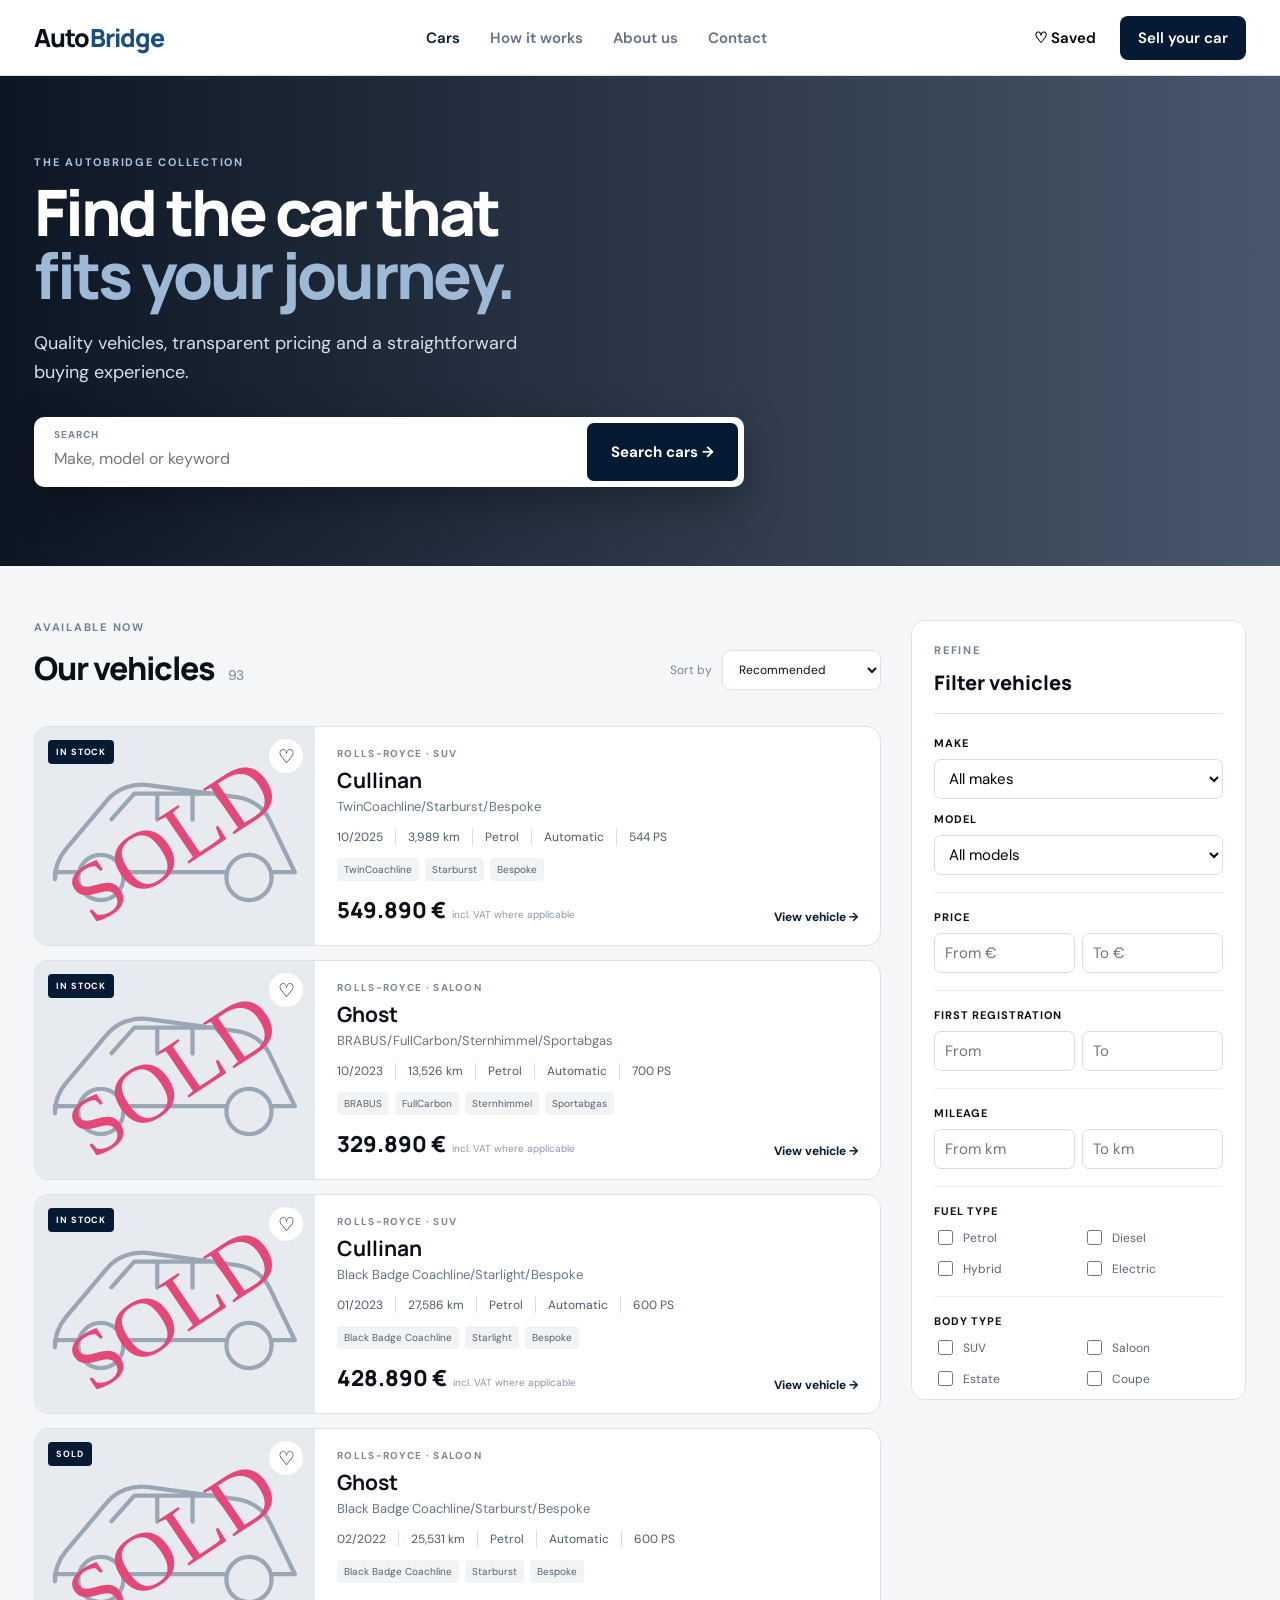
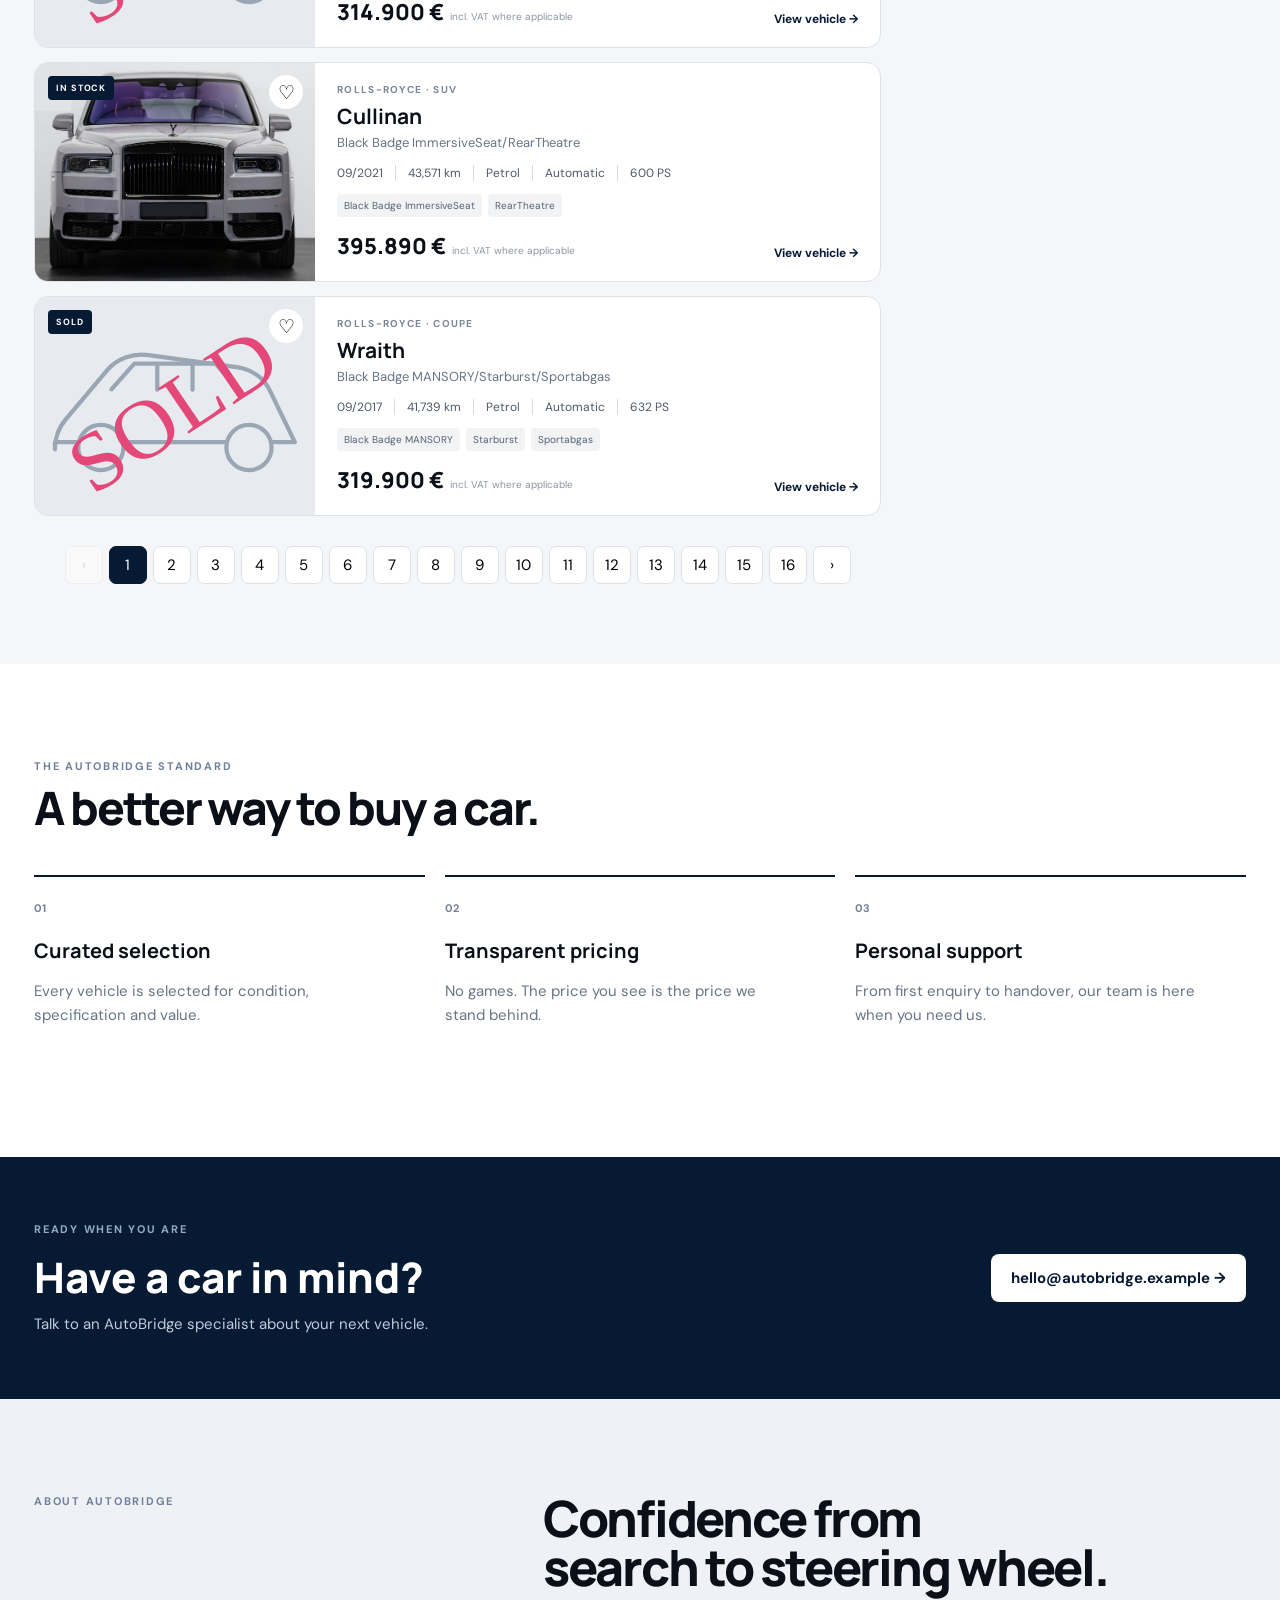
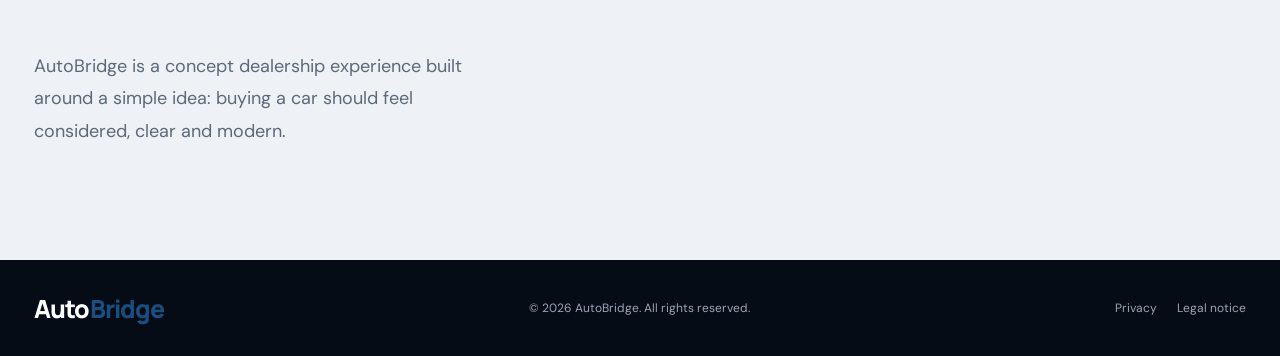
==== index.html @ a6278d1b "Add files via upload" ====
<!doctype html>
<html lang="en">
<head>
  <meta charset="utf-8">
  <meta name="viewport" content="width=device-width, initial-scale=1">
  <meta name="description" content="AutoBridge — premium used and new cars. Search our curated vehicle catalogue.">
  <title>AutoBridge — Find your next car</title>
  <link rel="icon" href="assets/favicon.svg" type="image/svg+xml">
  <link rel="stylesheet" href="styles.css">
</head>
<body>
  <header class="site-header">
    <div class="header-inner">
      <a class="brand" href="index.html" aria-label="AutoBridge home">
        <span>Auto<span>Bridge</span></span>
      </a>
      <nav class="main-nav">
        <a class="active" href="index.html">Cars</a>
        <a href="#how-it-works">How it works</a>
        <a href="#about">About us</a>
        <a href="#contact">Contact</a>
      </nav>
      <div class="header-actions">
        <button class="icon-btn" id="savedBtn" aria-label="Saved cars">♡ <span>Saved</span></button>
        <a class="sell-btn" href="#contact">Sell your car</a>
      </div>
    </div>
  </header>

  <main>
    <section class="hero">
      <div class="hero-content">
        <p class="eyebrow">THE AUTOBRIDGE COLLECTION</p>
        <h1>Find the car that<br><em>fits your journey.</em></h1>
        <p class="hero-copy">Quality vehicles, transparent pricing and a straightforward buying experience.</p>
        <div class="quick-search">
          <label>
            <span>Search</span>
            <input id="keyword" type="search" placeholder="Make, model or keyword">
          </label>
          <button id="heroSearch">Search cars <span>→</span></button>
        </div>
      </div>
    </section>

    <section class="catalogue-shell" id="catalogue">
      <div class="catalogue-main">
        <div class="catalogue-top">
          <div>
            <p class="eyebrow">AVAILABLE NOW</p>
            <h2>Our vehicles <span id="resultCount">0</span></h2>
          </div>
          <div class="top-controls">
            <button class="mobile-filter-btn" id="mobileFilterBtn">☷ Filters</button>
            <label class="sort-wrap">Sort by
              <select id="sort">
                <option value="recommended">Recommended</option>
                <option value="price-low">Price: low to high</option>
                <option value="price-high">Price: high to low</option>
                <option value="newest">Newest first</option>
                <option value="mileage">Lowest mileage</option>
              </select>
            </label>
          </div>
        </div>
        <div class="active-filters" id="activeFilters"></div>
        <div class="car-list" id="carList"></div>
        <div class="pagination" id="pagination"></div>
      </div>

      <aside class="filter-panel" id="filterPanel">
        <div class="filter-head">
          <div><p class="eyebrow">REFINE</p><h3>Filter vehicles</h3></div>
          <button id="closeFilters" class="close-filter">×</button>
        </div>

        <div class="filter-section">
          <label class="field-label">Make</label>
          <select id="make"><option value="">All makes</option></select>
          <label class="field-label">Model</label>
          <select id="model"><option value="">All models</option></select>
        </div>

        <div class="filter-section">
          <label class="field-label">Price</label>
          <div class="two-fields">
            <input id="minPrice" type="number" placeholder="From €">
            <input id="maxPrice" type="number" placeholder="To €">
          </div>
        </div>

        <div class="filter-section">
          <label class="field-label">First registration</label>
          <div class="two-fields">
            <input id="minYear" type="number" placeholder="From">
            <input id="maxYear" type="number" placeholder="To">
          </div>
        </div>

        <div class="filter-section">
          <label class="field-label">Mileage</label>
          <div class="two-fields">
            <input id="minMileage" type="number" placeholder="From km">
            <input id="maxMileage" type="number" placeholder="To km">
          </div>
        </div>

        <div class="filter-section">
          <label class="field-label">Fuel type</label>
          <div class="check-grid" id="fuelOptions">
            <label><input type="checkbox" value="Petrol"> Petrol</label>
            <label><input type="checkbox" value="Diesel"> Diesel</label>
            <label><input type="checkbox" value="Hybrid"> Hybrid</label>
            <label><input type="checkbox" value="Electric"> Electric</label>
          </div>
        </div>

        <div class="filter-section">
          <label class="field-label">Body type</label>
          <div class="check-grid" id="bodyOptions">
            <label><input type="checkbox" value="SUV"> SUV</label>
            <label><input type="checkbox" value="Saloon"> Saloon</label>
            <label><input type="checkbox" value="Estate"> Estate</label>
            <label><input type="checkbox" value="Coupe"> Coupe</label>
          </div>
        </div>

        <div class="filter-section">
          <label class="field-label">Transmission</label>
          <div class="check-grid">
            <label><input name="transmission" type="radio" value=""> Any</label>
            <label><input name="transmission" type="radio" value="Automatic"> Automatic</label>
            <label><input name="transmission" type="radio" value="Manual"> Manual</label>
          </div>
        </div>

        <div class="filter-section">
          <label class="field-label">Key features</label>
          <div class="check-grid">
            <label><input id="warranty" type="checkbox"> Warranty</label>
            <label><input id="oneOwner" type="checkbox"> 1 owner</label>
            <label><input id="service" type="checkbox"> Full history</label>
            <label><input id="camera" type="checkbox"> Rear camera</label>
          </div>
        </div>

        <button class="primary-btn full" id="applyFilters">Apply filters</button>
        <button class="reset-btn" id="resetFilters">Reset all filters</button>
      </aside>
    </section>

    <section class="trust-section" id="how-it-works">
      <div class="section-heading"><p class="eyebrow">THE AUTOBRIDGE STANDARD</p><h2>A better way to buy a car.</h2></div>
      <div class="trust-grid">
        <article><span>01</span><h3>Curated selection</h3><p>Every vehicle is selected for condition, specification and value.</p></article>
        <article><span>02</span><h3>Transparent pricing</h3><p>No games. The price you see is the price we stand behind.</p></article>
        <article><span>03</span><h3>Personal support</h3><p>From first enquiry to handover, our team is here when you need us.</p></article>
      </div>
    </section>

    <section class="contact-band" id="contact">
      <div><p class="eyebrow">READY WHEN YOU ARE</p><h2>Have a car in mind?</h2><p>Talk to an AutoBridge specialist about your next vehicle.</p></div>
      <a class="light-btn" id="contactEmail" href="#">hello@autobridge.example →</a>
    </section>

    <section class="about-section" id="about">
      <p class="eyebrow">ABOUT AUTOBRIDGE</p>
      <h2>Confidence from<br>search to steering wheel.</h2>
      <p>AutoBridge is a concept dealership experience built around a simple idea: buying a car should feel considered, clear and modern.</p>
    </section>
  </main>

  <footer>
    <div class="footer-inner">
      <a class="brand" href="index.html"><span>Auto<span>Bridge</span></span></a>
      <p>© 2026 AutoBridge. All rights reserved.</p>
      <div><a href="#">Privacy</a><a href="#">Legal notice</a></div>
    </div>
  </footer>

  <div class="overlay" id="overlay"></div>
  <script src="data.js"></script>
  <script src="app.js"></script>
</body>
</html>
---- styles.css ----
@import url('https://fonts.googleapis.com/css2?family=DM+Sans:wght@400;500;600;700&family=Manrope:wght@600;700;800&display=swap');
:root{--ink:#0b1018;--navy:#071a34;--blue:#123b68;--line:#dce2e9;--muted:#697586;--bg:#f5f6f8;--white:#fff;--radius:14px}
*{box-sizing:border-box}html{scroll-behavior:smooth}body{margin:0;color:var(--ink);background:var(--bg);font:15px "DM Sans",Arial,sans-serif}a{text-decoration:none;color:inherit}button,input,select{font:inherit}.site-header{height:76px;background:#fff;border-bottom:1px solid var(--line);position:sticky;top:0;z-index:30}.header-inner{max-width:1440px;height:100%;margin:auto;padding:0 34px;display:flex;align-items:center;justify-content:space-between;gap:30px}.brand{display:flex;align-items:center;gap:0;font:800 25px Manrope;letter-spacing:-.035em}.brand>span:last-child span{color:#1b4e80}.brand-mark{display:grid;place-items:center;background:var(--navy);color:#fff;width:34px;height:34px;border-radius:9px;font:800 17px Manrope}.main-nav{display:flex;gap:30px;color:#667085;font-weight:600}.main-nav a:hover,.main-nav .active{color:var(--navy)}.header-actions{display:flex;align-items:center;gap:18px}.icon-btn,.sell-btn{border:0;background:none;font-weight:600}.sell-btn{background:var(--navy);color:#fff;padding:12px 18px;border-radius:8px}.hero{background:linear-gradient(90deg,rgba(3,13,27,.96),rgba(7,26,52,.72)),url("https://images.unsplash.com/photo-1504215680853-026ed2a45def?auto=format&fit=crop&w=2200&q=85") center/cover;min-height:490px;color:#fff;display:flex;align-items:center}.hero-content{width:min(1440px,100%);margin:auto;padding:70px 34px}.eyebrow{font-size:11px;letter-spacing:.16em;font-weight:700;color:#70809a;margin:0 0 12px}.hero .eyebrow{color:#a9c4df}.hero h1,.section-heading h2,.about-section h2{font:800 clamp(42px,5vw,72px)/.98 Manrope;margin:0;letter-spacing:-.045em}.hero h1 em{font-style:normal;color:#9db9d6}.hero-copy{font-size:18px;color:#d7e0ea;max-width:530px;line-height:1.6;margin:22px 0 30px}.quick-search{display:flex;max-width:710px;background:#fff;border-radius:10px;padding:6px;box-shadow:0 16px 45px #0005}.quick-search label{flex:1;padding:5px 14px}.quick-search label span{display:block;font-size:10px;color:#748096;text-transform:uppercase;letter-spacing:.1em;font-weight:700}.quick-search input{border:0;outline:0;width:100%;font-size:16px;padding:7px 0}.quick-search button,.primary-btn{border:0;background:var(--navy);color:#fff;border-radius:7px;padding:0 24px;font-weight:700;cursor:pointer}.catalogue-shell{max-width:1440px;margin:auto;padding:54px 34px 80px;display:grid;grid-template-columns:minmax(0,1fr) 335px;gap:30px;align-items:start}.catalogue-top{display:flex;justify-content:space-between;align-items:end;margin-bottom:22px}.catalogue-top h2{font:800 32px Manrope;margin:0;letter-spacing:-.03em}.catalogue-top h2 span{font:500 14px "DM Sans";color:#8a94a3;margin-left:7px}.top-controls{display:flex;align-items:center;gap:10px}.sort-wrap{font-size:12px;color:#7a8494}.sort-wrap select{border:1px solid var(--line);border-radius:8px;padding:10px 30px 10px 12px;background:#fff;color:var(--ink);margin-left:7px}.mobile-filter-btn{display:none}.active-filters{display:flex;gap:7px;flex-wrap:wrap;margin-bottom:14px}.filter-chip{background:#e8eef5;color:var(--navy);padding:7px 10px;border-radius:20px;font-size:12px;font-weight:600}.car-list{display:flex;flex-direction:column;gap:14px}.car-card{background:#fff;border:1px solid var(--line);border-radius:var(--radius);overflow:hidden;display:grid;grid-template-columns:280px 1fr;min-height:215px;transition:.2s}.car-card:hover{box-shadow:0 12px 35px #10213b12;transform:translateY(-1px)}.car-image{position:relative;min-height:215px;background:#dbe1e7}.car-image img{width:100%;height:100%;object-fit:cover;position:absolute}.tag{position:absolute;top:13px;left:13px;background:var(--navy);color:#fff;font-size:9px;letter-spacing:.1em;font-weight:700;padding:6px 8px;border-radius:4px}.heart{position:absolute;right:12px;top:12px;background:#fff;border:0;border-radius:50%;width:34px;height:34px;cursor:pointer;font-size:19px}.heart.saved{color:#0c3c6c}.car-body{padding:20px 22px;display:flex;flex-direction:column}.car-kicker{font-size:10px;text-transform:uppercase;letter-spacing:.13em;color:#7b8797;font-weight:700;margin-bottom:6px}.car-name{font:700 21px Manrope;margin:0}.car-variant{font-size:13px;color:#687586;margin:4px 0 14px}.specs{display:flex;gap:0;flex-wrap:wrap;color:#4d5969;font-size:12px}.specs span{padding-right:12px;margin-right:12px;border-right:1px solid #d7dce2}.specs span:last-child{border:0}.feature-row{display:flex;gap:6px;flex-wrap:wrap;margin-top:13px}.feature{font-size:10px;color:#556170;background:#f1f3f5;padding:5px 7px;border-radius:4px}.price-row{margin-top:auto;padding-top:14px;display:flex;align-items:end;justify-content:space-between}.price{font:800 22px Manrope}.price-note{font-size:10px;color:#8b95a3;margin-left:6px}.details-link{color:var(--navy);font-weight:700;font-size:12px}.filter-panel{background:#fff;border:1px solid var(--line);border-radius:var(--radius);padding:22px;position:sticky;top:98px;max-height:calc(100vh - 120px);overflow:auto}.filter-head{display:flex;justify-content:space-between;align-items:start;padding-bottom:17px;border-bottom:1px solid var(--line);margin-bottom:5px}.filter-head h3{font:800 20px Manrope;margin:0}.close-filter{display:none;border:0;background:none;font-size:24px}.filter-section{padding:17px 0;border-bottom:1px solid #edf0f3}.field-label{display:block;font-size:11px;font-weight:700;text-transform:uppercase;letter-spacing:.08em;margin-bottom:9px}.filter-section select,.filter-section input{width:100%;height:40px;border:1px solid #d7dde5;border-radius:7px;padding:0 10px;background:#fff;outline:none}.filter-section select:focus,.filter-section input:focus{border-color:#55789e}.filter-section+.filter-section{margin-top:0}.two-fields{display:grid;grid-template-columns:1fr 1fr;gap:7px}.filter-section .field-label:nth-of-type(2){margin-top:13px}.check-grid{display:grid;grid-template-columns:1fr 1fr;gap:10px 8px}.check-grid label{font-size:12px;color:#596575;display:flex;gap:7px;align-items:center}.check-grid input{width:15px;height:15px}.full{width:100%;height:44px;margin-top:18px}.reset-btn{border:0;background:none;width:100%;padding:13px;color:#667085;font-size:12px;font-weight:600;cursor:pointer}.pagination{display:flex;justify-content:center;gap:6px;margin-top:30px}.page-btn{width:38px;height:38px;border:1px solid var(--line);background:#fff;border-radius:7px;cursor:pointer}.page-btn.active{background:var(--navy);color:#fff;border-color:var(--navy)}.page-btn:disabled{opacity:.4}.trust-section{background:#fff;padding:95px max(34px,calc((100% - 1372px)/2))}.section-heading{margin-bottom:45px}.section-heading h2{font-size:46px;max-width:650px}.trust-grid{display:grid;grid-template-columns:repeat(3,1fr);gap:20px}.trust-grid article{border-top:2px solid var(--navy);padding:20px 0}.trust-grid span{font-size:11px;color:#718096;font-weight:700}.trust-grid h3{font:700 20px Manrope;margin:20px 0 8px}.trust-grid p{color:#687586;line-height:1.6;max-width:340px}.contact-band{background:var(--navy);color:#fff;padding:65px max(34px,calc((100% - 1372px)/2));display:flex;justify-content:space-between;align-items:center;gap:30px}.contact-band .eyebrow{color:#94abc4}.contact-band h2{font:800 42px Manrope;margin:0 0 8px}.contact-band p:not(.eyebrow){color:#c1ccda;margin:0}.light-btn{background:#fff;color:var(--navy);padding:14px 20px;border-radius:8px;font-weight:700}.about-section{padding:95px max(34px,calc((100% - 1372px)/2));background:#eef1f5;display:grid;grid-template-columns:1fr 1.5fr;gap:40px}.about-section h2{font-size:50px}.about-section>p:last-child{font-size:18px;color:#5e6978;line-height:1.8;max-width:580px;align-self:end}footer{background:#050c15;color:#9aa6b5;padding:28px 34px}.footer-inner{max-width:1372px;margin:auto;display:flex;justify-content:space-between;align-items:center;font-size:12px}.footer-inner .brand{color:#fff}.footer-inner div{display:flex;gap:20px}.overlay{display:none}
.vehicle-hero{max-width:1440px;margin:auto;padding:32px 34px}.back-link{font-size:13px;color:#667085;font-weight:600}.vehicle-grid{display:grid;grid-template-columns:1.45fr 1fr;gap:35px;margin-top:25px}.gallery-main{height:560px;border-radius:16px;overflow:hidden;background:#dce2e8;position:relative}.gallery-main img{width:100%;height:100%;object-fit:cover}.gallery-arrow{position:absolute;top:50%;transform:translateY(-50%);z-index:2;width:42px;height:42px;border:0;border-radius:50%;background:rgba(0,0,0,.55);color:#fff;font-size:28px;line-height:1;cursor:pointer}.gallery-prev{left:16px}.gallery-next{right:16px}.gallery-count{font-size:12px;color:#697586;margin:9px 0 10px}.gallery-thumbs{display:grid;grid-template-columns:repeat(6,minmax(0,1fr));gap:8px}.gallery-thumb{padding:0;border:2px solid transparent;border-radius:8px;overflow:hidden;background:#eef1f4;cursor:pointer;aspect-ratio:4/3}.gallery-thumb.active{border-color:#111827}.gallery-thumb img{width:100%;height:100%;object-fit:cover;display:block}.vehicle-info{padding:12px 0}.vehicle-info h1{font:800 42px Manrope;letter-spacing:-.04em;margin:0}.vehicle-info .variant{font-size:16px;color:#697586;margin:7px 0 28px}.vehicle-price{font:800 34px Manrope;margin:0 0 25px}.detail-spec-grid{display:grid;grid-template-columns:1fr 1fr;border-top:1px solid var(--line);border-bottom:1px solid var(--line);margin-bottom:25px}.detail-spec-grid div{padding:14px 0;border-bottom:1px solid #edf0f3}.detail-spec-grid div:nth-child(odd){margin-right:15px}.detail-spec-grid span{display:block;font-size:10px;color:#7d8795;text-transform:uppercase;letter-spacing:.08em}.detail-spec-grid strong{display:block;margin-top:4px}.enquiry{background:#fff;border:1px solid var(--line);border-radius:12px;padding:20px}.enquiry h3{font:700 18px Manrope;margin:0 0 8px}.enquiry p{color:#687586;font-size:13px;line-height:1.5}.enquiry .primary-btn{height:44px;width:100%}
@media(max-width:1050px){.main-nav{display:none}.catalogue-shell{grid-template-columns:1fr}.filter-panel{position:fixed;right:0;top:0;bottom:0;height:100vh;max-height:none;width:min(380px,92vw);z-index:50;border-radius:0;transform:translateX(105%);transition:.25s}.filter-panel.open{transform:none}.close-filter{display:block}.mobile-filter-btn{display:block;border:1px solid var(--line);background:#fff;padding:10px 12px;border-radius:7px;font-weight:600}.overlay{position:fixed;inset:0;background:#07101dcc;z-index:40}.overlay.open{display:block}}
@media(max-width:700px){.header-inner{padding:0 18px}.header-actions .icon-btn,.main-nav{display:none}.sell-btn{padding:10px 13px;font-size:12px}.hero-content{padding:60px 20px}.hero{min-height:470px}.hero h1{font-size:46px}.quick-search{display:block}.quick-search button{height:44px;width:100%;margin-top:5px}.catalogue-shell{padding:38px 18px 60px}.catalogue-top{align-items:start;gap:12px}.catalogue-top h2{font-size:27px}.sort-wrap{display:none}.car-card{grid-template-columns:1fr}.car-image{height:220px}.car-body{padding:18px}.price-row{margin-top:15px}.trust-section,.contact-band,.about-section{padding:60px 20px}.trust-grid,.about-section{grid-template-columns:1fr}.section-heading h2,.about-section h2{font-size:38px}.contact-band{display:block}.light-btn{display:inline-block;margin-top:25px}.footer-inner{display:grid;gap:18px}.vehicle-hero{padding:25px 18px}.vehicle-grid{grid-template-columns:1fr}.gallery-main{height:330px}.gallery-thumbs{grid-template-columns:repeat(4,minmax(0,1fr))}.gallery-arrow{width:38px;height:38px}.vehicle-info h1{font-size:34px}}
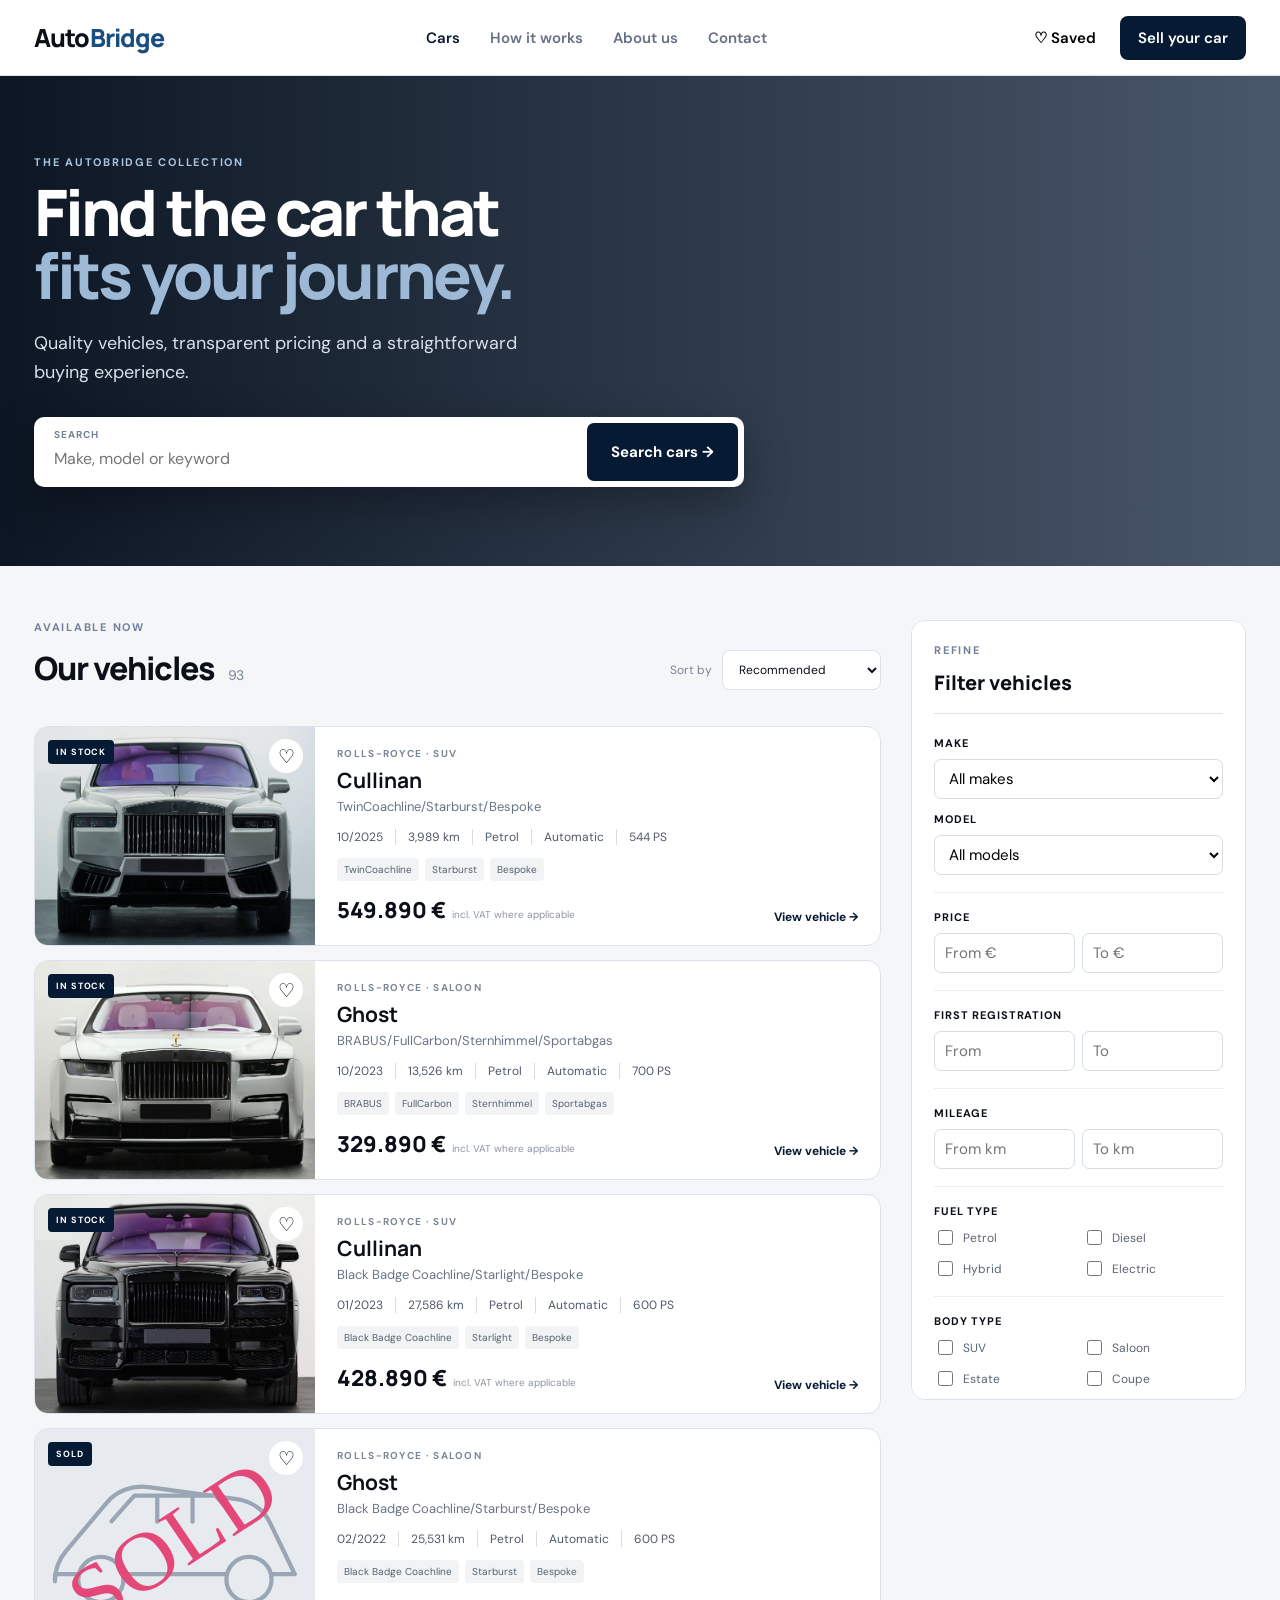
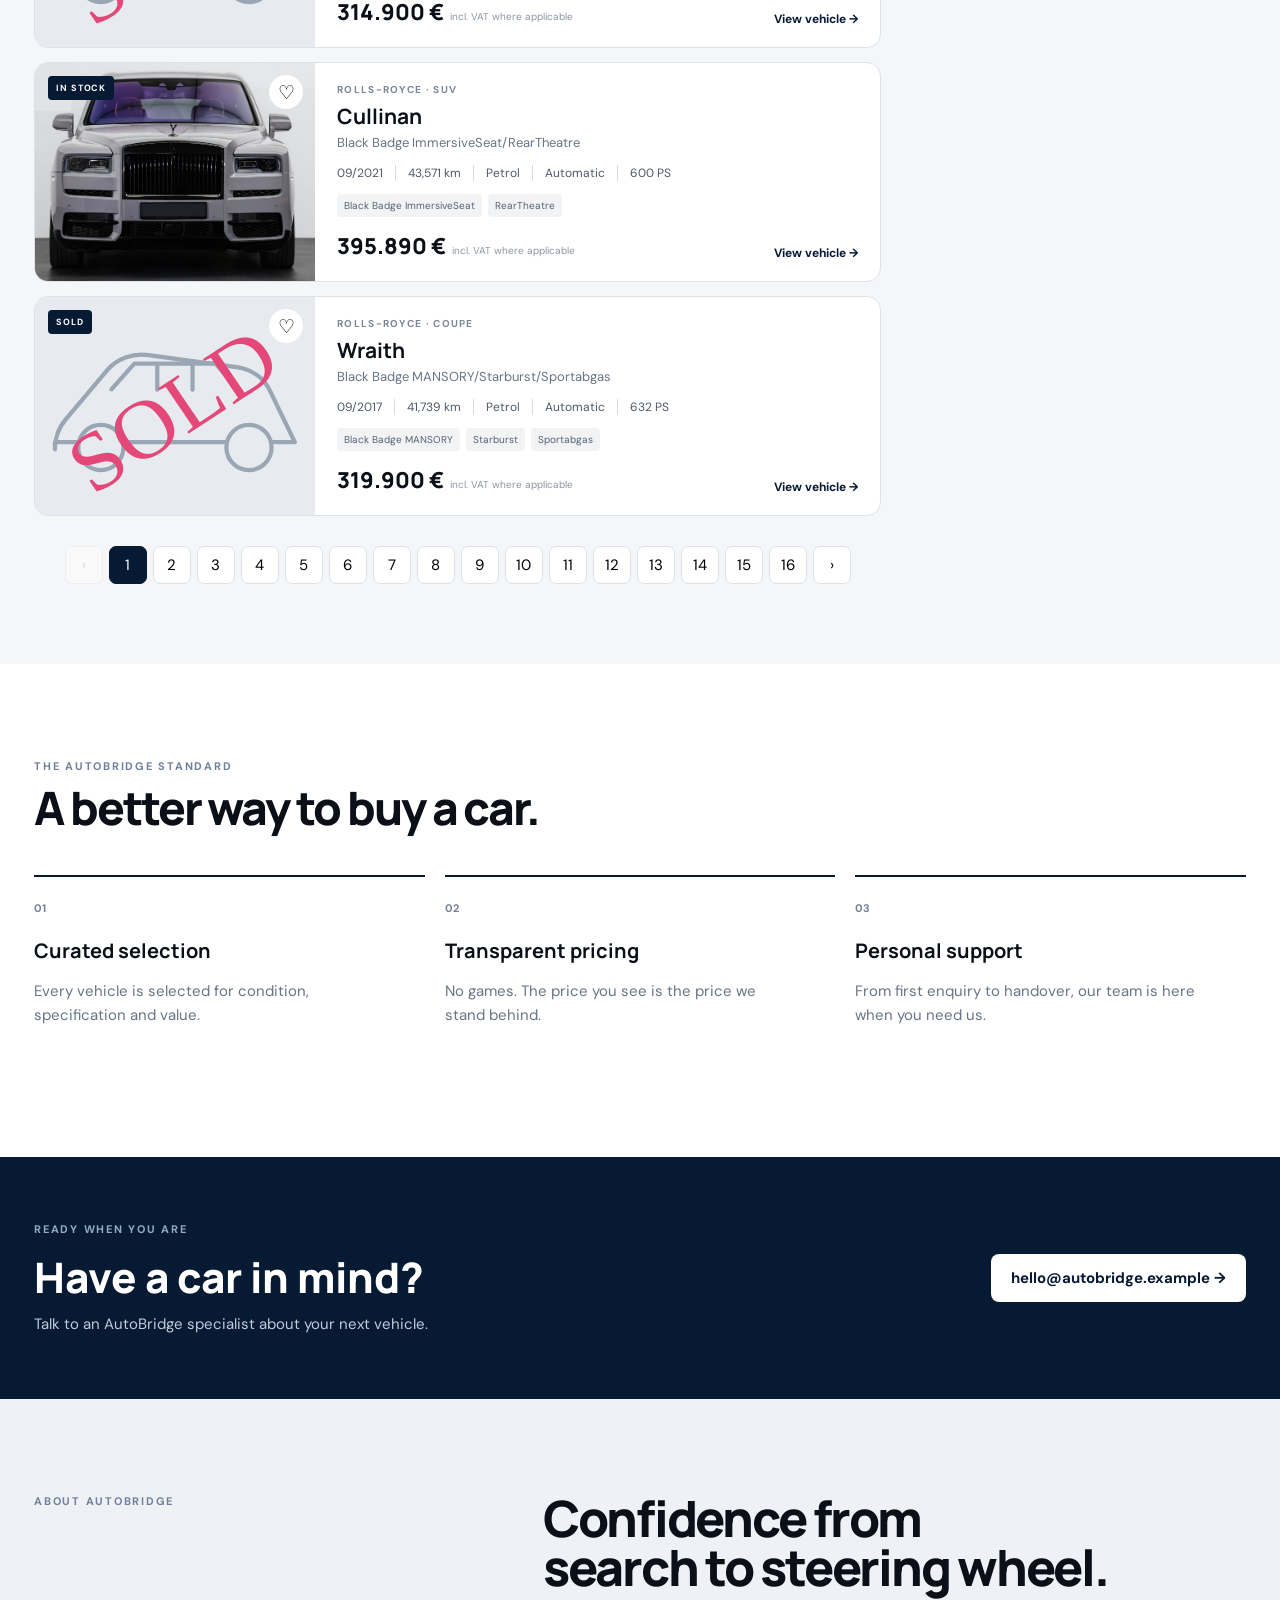
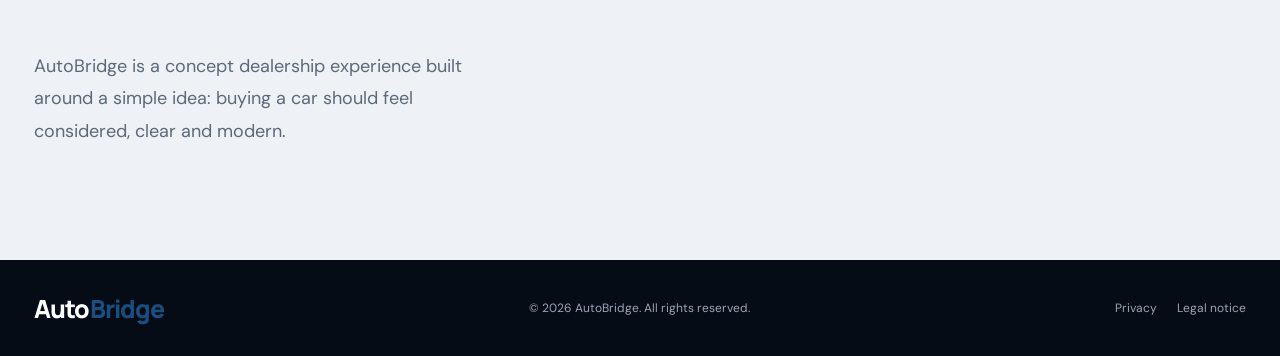
==== commit e222fba0: "index.html" ====
--- a/index.html
+++ b/index.html
@@ -160,7 +160,7 @@
 
     <section class="contact-band" id="contact">
       <div><p class="eyebrow">READY WHEN YOU ARE</p><h2>Have a car in mind?</h2><p>Talk to an AutoBridge specialist about your next vehicle.</p></div>
-      <a class="light-btn" id="contactEmail" href="#">hello@autobridge.example →</a>
+      <a class="light-btn" id="contactEmail" href="#">contact@autobridge.store →</a>
     </section>
 
     <section class="about-section" id="about">
@@ -182,4 +182,4 @@
   <script src="data.js"></script>
   <script src="app.js"></script>
 </body>
-</html>+</html>
